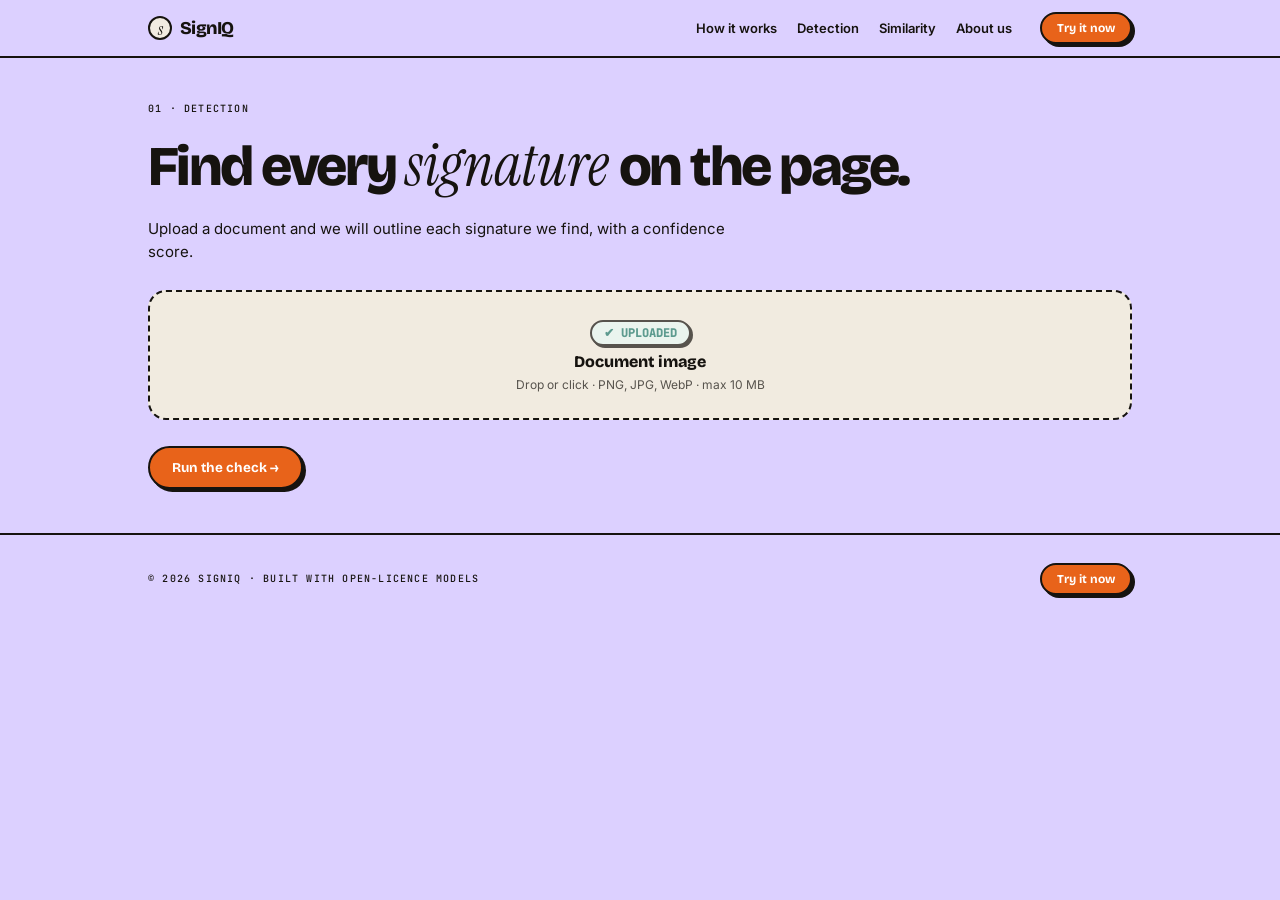
==== frontend/detect.html @ ce39482f "feat: complete SignIQ signature detection and similarity verification service" ====
<!doctype html><html lang="en"><head><title>Signature detection – SignIQ</title><meta charset="utf-8"><meta name="viewport" content="width=device-width,initial-scale=1"><link rel="preconnect" href="https://fonts.googleapis.com"><link href="https://fonts.googleapis.com/css2?family=Bricolage+Grotesque:wght@800&family=Inter:wght@400;600&family=Instrument+Serif:ital@1&family=JetBrains+Mono:wght@500&display=swap" rel="stylesheet"><link rel="stylesheet" href="css/style.css"></head><body data-mode="detect"><header><div class="wrap"><a class="logo" href="index.html"><i>s</i>SignIQ</a><nav><a href="index.html#how">How it works</a><a href="detect.html">Detection</a><a href="similarity.html">Similarity</a><a href="index.html#about">About us</a></nav><a class="btn sm" href="detect.html">Try it now</a><button class="burger" aria-label="Menu" aria-expanded="false"><b></b></button></div></header>
<section class="tool"><div class="wrap"><p class="tag">01 · Detection</p><h1>Find every <em>signature</em> on the page.</h1><p style="max-width:620px;font-size:15px">Upload a document and we will outline each signature we find, with a confidence score.</p>
<div class="drops"><label class="drop"><input type="file" name="document" accept="image/png,image/jpeg,image/webp"><button type="button" class="drop-remove" title="Remove image">✕</button><div class="drop-content"><span class="drop-badge">✔ Uploaded</span><img class="drop-preview" alt="Preview"><b>Document image</b><span>Drop or click · PNG, JPG, WebP · max 10 MB</span></div></label></div><button class="btn" id="run">Run the check →</button><div id="status"></div>
<div id="out" class="out-grid"><div class="results-toolbar"><div class="toolbar-title"><span>🔍 Detection Results</span></div><div class="toolbar-actions"><button type="button" class="btn" id="btn-next">Scan Next Document ↺</button></div></div><div class="doc-panel"><div class="doc-panel-header"><span class="doc-panel-title">📄 Document Overview</span><span id="doc-badge" class="chip">0 Found</span></div><div class="canvas-wrap"><canvas id="cv"></canvas></div></div><div class="results-panel"><div id="summary-box" class="summary-box"></div><div class="res" id="res"></div></div></div></div></section><footer><div class="wrap"><span class="mono">© 2026 SignIQ · Built with open-licence models</span><a class="btn sm" href="detect.html">Try it now</a></div></footer>
<script src="js/main.js"></script><script src="js/config.js"></script><script src="js/api.js"></script><script src="js/tool.js"></script></body></html>
---- frontend/css/style.css ----
:root{--lav:#dcd0ff;--ink:#16130f;--cream:#f1ebe0;--org:#e8631a;--mus:#f2b531;--teal:#1f7a6d;--r:18px}
*{box-sizing:border-box;margin:0}html{scroll-behavior:smooth;-webkit-text-size-adjust:100%}img,svg,canvas{max-width:100%}h1,h2,h3,p{overflow-wrap:anywhere}
body{background:var(--lav);color:var(--ink);font:14px/1.55 "Inter",system-ui,sans-serif;overflow-x:hidden}
h1,h2,h3{font-family:"Bricolage Grotesque",sans-serif;font-weight:800;letter-spacing:-.045em;line-height:.95}
h1{font-size:clamp(34px,5.6vw,76px)}h2{font-size:clamp(26px,3.8vw,48px)}h3{font-size:20px;letter-spacing:-.03em}
em{font:italic 400 1.05em "Instrument Serif",serif;letter-spacing:0}
.mono,.tag{font:500 10px "JetBrains Mono",monospace;text-transform:uppercase;letter-spacing:.12em}
.wrap{max-width:1040px;margin:auto;padding:0 28px}
header{position:sticky;top:0;z-index:9;background:#dcd0ffcc;backdrop-filter:blur(12px);border-bottom:2px solid var(--ink)}
header .wrap{display:flex;align-items:center;gap:28px;height:56px}
.logo{font:800 18px "Bricolage Grotesque";letter-spacing:-.04em;color:var(--ink);text-decoration:none;display:flex;gap:8px;align-items:center}
.logo i{width:24px;height:24px;border:2px solid var(--ink);border-radius:50%;display:grid;place-items:center;font:italic 17px "Instrument Serif";background:var(--cream)}
nav{margin-left:auto;display:flex;gap:20px;align-items:center}.burger{display:none}nav a{color:var(--ink);text-decoration:none;font-weight:600;font-size:13px}
.btn{display:inline-block;background:var(--org);color:#fff;font:700 13.5px "Bricolage Grotesque";padding:11px 22px;border:2px solid var(--ink);border-radius:999px;box-shadow:3px 3px 0 var(--ink);text-decoration:none;cursor:pointer;transition:.15s}
.btn:hover{transform:translate(3px,3px);box-shadow:1px 1px 0 var(--ink)}.btn.alt{background:var(--cream);color:var(--ink)}.btn.sm{padding:7px 15px;font-size:12px}
.card{background:var(--cream);border:2px solid var(--ink);border-radius:var(--r);box-shadow:5px 5px 0 var(--ink);padding:22px;transition:.25s}
.card:hover{transform:translate(-3px,-3px) rotate(-.4deg);box-shadow:8px 8px 0 var(--ink)}
section{padding:64px 0;border-bottom:2px solid var(--ink)}section .wrap{padding-top:0}
.hero{display:grid;grid-template-columns:1.15fr .85fr;gap:30px;align-items:center}
.hero p{font-size:16px;max-width:460px;margin:20px 0 24px}.row{display:flex;gap:16px;flex-wrap:wrap}
.art{width:100%;overflow:visible}.draw{stroke-dasharray:700;stroke-dashoffset:700;animation:draw 3.2s ease-in-out infinite}
@keyframes draw{0%{stroke-dashoffset:700}55%,100%{stroke-dashoffset:0}}
.box{stroke-dasharray:8 6;animation:dash 1s linear infinite}@keyframes dash{to{stroke-dashoffset:-14}}
.fl{animation:fl 4s ease-in-out infinite;transform-box:fill-box;transform-origin:center}@keyframes fl{50%{transform:translateY(-12px) rotate(20deg)}}
.arm{animation:pt 2.4s ease-in-out infinite;transform-origin:92px 205px}@keyframes pt{50%{transform:rotate(-7deg)}}
.strip{background:var(--ink);color:var(--lav);overflow:hidden;white-space:nowrap;padding:11px 0;border-bottom:2px solid var(--ink)}
.strip div{display:inline-block;animation:mq 22s linear infinite}@keyframes mq{to{transform:translateX(-50%)}}
.grid{display:grid;grid-template-columns:repeat(3,1fr);gap:28px;margin-top:36px}.grid .num{font:800 42px "Bricolage Grotesque";color:var(--org)}
.grid p{margin-top:10px}.two{grid-template-columns:repeat(2,1fr)}
.cta{background:var(--ink);color:var(--cream);text-align:center}.cta h2{margin-bottom:28px}
footer{padding:28px 0}footer .wrap{display:flex;justify-content:space-between;align-items:center;gap:20px;flex-wrap:wrap}
.rv{opacity:0;transform:translateY(34px);transition:1s cubic-bezier(.2,.8,.2,1)}.rv.in{opacity:1;transform:none}
.tool{padding:44px 0}.tool h1{font-size:clamp(30px,4.4vw,56px);margin:12px 0 14px}
.drops{display:grid;grid-template-columns:repeat(auto-fit,minmax(240px,1fr));gap:18px;margin:26px 0}
.drop{position:relative;display:grid;place-items:center;text-align:center;min-height:130px;border:2px dashed var(--ink);border-radius:var(--r);background:var(--cream);cursor:pointer;padding:20px;transition:.2s}
.drop.over,.drop:hover{background:#fff;transform:scale(1.015)}.drop.has{border-style:solid;background:#fff}.drop input{display:none}
.drop-remove{position:absolute;top:10px;right:10px;width:28px;height:28px;border-radius:50%;background:var(--cream);border:2px solid var(--ink);display:none;place-items:center;cursor:pointer;font:800 13px monospace;box-shadow:2px 2px 0 var(--ink);transition:.15s;z-index:2}
.drop.has .drop-remove{display:grid}
.drop-remove:hover{background:#d63031;color:#fff;transform:translate(1px,1px);box-shadow:1px 1px 0 var(--ink)}
.drop-content{display:flex;flex-direction:column;align-items:center;justify-content:center;width:100%}
.drop-preview{display:none;max-width:140px;max-height:95px;object-fit:contain;border:2px solid var(--ink);border-radius:8px;margin:8px auto;background:#fff;box-shadow:2px 2px 0 var(--ink)}
.drop.has .drop-preview{display:block}
.drop-badge{display:none;background:#e8f8f5;color:var(--teal);border:2px solid var(--ink);border-radius:99px;padding:3px 12px;font:800 11px "JetBrains Mono";margin-bottom:6px;box-shadow:2px 2px 0 var(--ink);text-transform:uppercase}
.drop.has .drop-badge{display:inline-block}
.drop b{font:800 16px "Bricolage Grotesque"}.drop span{display:block;font-size:12px;margin-top:5px;opacity:.7;word-break:break-all}
.drop.has span{opacity:1;font-weight:600;color:var(--ink);background:var(--cream);padding:3px 10px;border:1.5px solid var(--ink);border-radius:6px;margin-top:6px}
#status{margin:24px 0;display:none;align-items:center;gap:14px;background:#fff;border:2px solid var(--ink);border-radius:var(--r);padding:14px 22px;box-shadow:4px 4px 0 var(--ink);font:800 16px "Bricolage Grotesque";color:var(--ink)}
#status.active{display:inline-flex}
#status.error{display:inline-flex;background:#fdedec;border-color:#d63031;color:#d63031}
.status-spinner{width:22px;height:22px;border:3.5px solid var(--lav);border-top-color:var(--org);border-radius:50%;animation:spin .75s linear infinite;display:inline-block;flex-shrink:0}
@keyframes spin{to{transform:rotate(360deg)}}
#out{display:none;margin-top:34px}
.results-toolbar{grid-column:1 / -1;display:flex;justify-content:space-between;align-items:center;padding:12px 18px;background:var(--cream);border:2px solid var(--ink);border-radius:var(--r);box-shadow:4px 4px 0 var(--ink);margin-bottom:8px}
.toolbar-title{font:800 18px "Bricolage Grotesque";display:flex;align-items:center;gap:8px}
.toolbar-actions{display:flex;align-items:center;gap:12px}
.btn-cross{width:42px;height:42px;border-radius:50%;background:var(--cream);border:2px solid var(--ink);box-shadow:3px 3px 0 var(--ink);display:grid;place-items:center;font:800 16px "Bricolage Grotesque",monospace;cursor:pointer;transition:.15s;color:var(--ink)}
.btn-cross:hover{background:#d63031;color:#fff;transform:translate(2px,2px);box-shadow:1px 1px 0 var(--ink)}
.similarity-out{display:none;max-width:820px;margin:34px auto 0;width:100%}
.similarity-results{display:flex;flex-direction:column;gap:18px}
.out-grid{display:grid;grid-template-columns:1fr 1.05fr;gap:24px;align-items:start}
.doc-panel{background:var(--cream);border:2px solid var(--ink);border-radius:var(--r);box-shadow:5px 5px 0 var(--ink);padding:16px;position:sticky;top:76px}
.doc-panel-header{display:flex;justify-content:space-between;align-items:center;margin-bottom:12px;padding-bottom:8px;border-bottom:2px solid var(--ink)}
.doc-panel-title{font:800 14px "Bricolage Grotesque";text-transform:uppercase;letter-spacing:-.02em}
.canvas-wrap{width:100%;max-height:560px;overflow:auto;border:2px solid var(--ink);border-radius:12px;background:#fff;display:flex;justify-content:center;align-items:center;padding:4px}
.canvas-wrap canvas{width:100%;height:auto;max-height:540px;object-fit:contain;display:block;border-radius:8px}
.results-panel{display:flex;flex-direction:column;gap:18px}
.summary-box{background:var(--cream);border:2px solid var(--ink);border-radius:var(--r);box-shadow:4px 4px 0 var(--ink);padding:16px 20px}
.summary-box.found{background:#e8f8f5;border-color:var(--teal)}
.summary-box.empty{background:#fdedec;border-color:#d63031}
.summary-title{font:800 16px "Bricolage Grotesque";display:flex;align-items:center;gap:8px;margin-bottom:4px}
.summary-desc{font-size:12.5px;opacity:.85;line-height:1.45}
.res{display:flex;flex-direction:column;gap:16px;margin-top:0}
.res .card{display:grid;grid-template-columns:140px 1fr;gap:16px;align-items:center;padding:16px}
.res .card-thumb{display:flex;flex-direction:column;align-items:center}
.res .card-thumb img{width:100%;max-height:130px;object-fit:contain;border:2px solid var(--ink);border-radius:10px;background:#fff;box-shadow:2px 2px 0 var(--ink)}
.res .card-thumb .mono{font:800 11px "JetBrains Mono";text-transform:uppercase;margin-top:8px;letter-spacing:.04em}
.res .card-details{display:flex;flex-direction:column;justify-content:center}
.res .similarity-compare-card{display:flex;flex-direction:column;gap:16px;padding:20px}
.compare-pair{display:grid;grid-template-columns:1fr auto 1fr;gap:12px;align-items:center;width:100%}
.compare-box{background:#fff;border:2px solid var(--ink);border-radius:12px;padding:12px 10px;display:flex;flex-direction:column;align-items:center;box-shadow:2px 2px 0 var(--ink)}
.compare-tag{font:800 11px "JetBrains Mono";padding:3px 10px;border:1.5px solid var(--ink);border-radius:6px;margin-bottom:8px;text-transform:uppercase}
.doc-tag{background:var(--lav)}
.ref-tag{background:var(--cream)}
.compare-img-wrap{width:100%;height:115px;display:flex;align-items:center;justify-content:center;background:#fafafa;border-radius:8px;border:1px dashed #ccc;overflow:hidden;margin-bottom:8px}
.compare-img-wrap img{max-width:100%;max-height:100%;object-fit:contain;border:none!important}
.compare-sub{font:600 10.5px "JetBrains Mono";opacity:.75;text-transform:uppercase}
.compare-vs{font:800 13px "Bricolage Grotesque";background:var(--ink);color:#fff;width:32px;height:32px;border-radius:50%;display:grid;place-items:center;flex-shrink:0}
.compare-results{width:100%;padding-top:14px;border-top:2px dashed var(--ink)}
.bar-labels{display:flex;justify-content:space-between;font:600 10px "JetBrains Mono";opacity:.65;margin-top:4px;margin-bottom:12px}
.bar{height:12px;border:2px solid var(--ink);border-radius:9px;margin:8px 0;overflow:hidden;background:#fff}.bar i{display:block;height:100%;background:var(--teal);transition:1.2s}
.chip{display:inline-block;padding:5px 14px;border:2px solid var(--ink);border-radius:99px;font:800 12px "JetBrains Mono";letter-spacing:.05em}
.chip.SIMILAR,.chip.ACCEPT{background:var(--teal);color:#fff}.chip.NOT_SIMILAR,.chip.REJECT{background:#d63031;color:#fff}.chip.REVIEW{background:var(--mus);color:var(--ink)}
.verdict-banner{margin-top:12px;padding:14px;border:2px solid var(--ink);border-radius:12px;box-shadow:3px 3px 0 var(--ink);text-align:left}
.verdict-banner.SIMILAR,.verdict-banner.ACCEPT{background:#e8f8f5;border-color:var(--teal)}.verdict-banner.NOT_SIMILAR,.verdict-banner.REJECT{background:#fdedec;border-color:#d63031}.verdict-banner.REVIEW{background:#fef9e7;border-color:var(--ink)}
.verdict-title{font:800 16px "Bricolage Grotesque";display:flex;align-items:center;gap:6px;text-transform:uppercase}
.verdict-desc{font-size:12.5px;margin-top:4px;opacity:.9;line-height:1.4}
.verdict-metric{display:flex;align-items:baseline;justify-content:space-between;margin-top:10px}
.bar.SIMILAR i,.bar.ACCEPT i{background:var(--teal)}.bar.NOT_SIMILAR i,.bar.REJECT i{background:#d63031}.bar.REVIEW i{background:var(--mus)}

@media(max-width:860px){.out-grid{grid-template-columns:1fr;gap:20px}.doc-panel{position:static}.res .card{grid-template-columns:1fr}}
@media(max-width:1000px){.hero{grid-template-columns:1fr;gap:10px}.art{max-width:440px;margin:0 auto}.grid{grid-template-columns:repeat(2,1fr)}}
@media(max-width:760px){
.wrap{padding:0 18px}section{padding:46px 0}.grid,.two{grid-template-columns:1fr;gap:20px;margin-top:28px}
header .wrap{height:54px;gap:10px}.logo{font-size:17px}
.burger{display:grid;place-items:center;width:38px;height:38px;margin-left:6px;background:var(--cream);border:2px solid var(--ink);border-radius:10px;cursor:pointer;box-shadow:2px 2px 0 var(--ink)}
.burger b,.burger b:before{content:"";display:block;width:16px;height:2px;background:var(--ink);transition:.2s}.burger b:before{transform:translateY(5px)}
.burger[aria-expanded=true] b{transform:rotate(45deg)}.burger[aria-expanded=true] b:before{transform:rotate(-90deg)}
header .btn.sm{margin-left:auto}
nav{display:none;position:absolute;top:100%;left:0;right:0;margin:0;flex-direction:column;align-items:stretch;gap:0;background:var(--cream);border-bottom:2px solid var(--ink)}
nav.open{display:flex}nav a{padding:15px 18px;font-size:15px;border-top:2px solid var(--ink)}
.hero p{font-size:15px}.row{gap:12px}.row .btn{flex:1;text-align:center;padding:13px 16px}
.card{padding:18px;box-shadow:4px 4px 0 var(--ink)}.tool{padding:30px 0}.drops{grid-template-columns:1fr}.drop{min-height:110px}
.res{grid-template-columns:1fr}#run{width:100%;text-align:center}
footer .wrap{flex-direction:column;text-align:center}.strip{padding:9px 0}
}
@media(max-width:380px){header .btn.sm{padding:6px 11px}.logo i{display:none}}
@media(hover:none){.card:hover{transform:none;box-shadow:5px 5px 0 var(--ink)}.btn:hover{transform:none;box-shadow:3px 3px 0 var(--ink)}.drop:hover{transform:none}}
@media(prefers-reduced-motion:reduce){*{animation:none!important;transition:none!important}.rv{opacity:1;transform:none}.draw{stroke-dashoffset:0}}
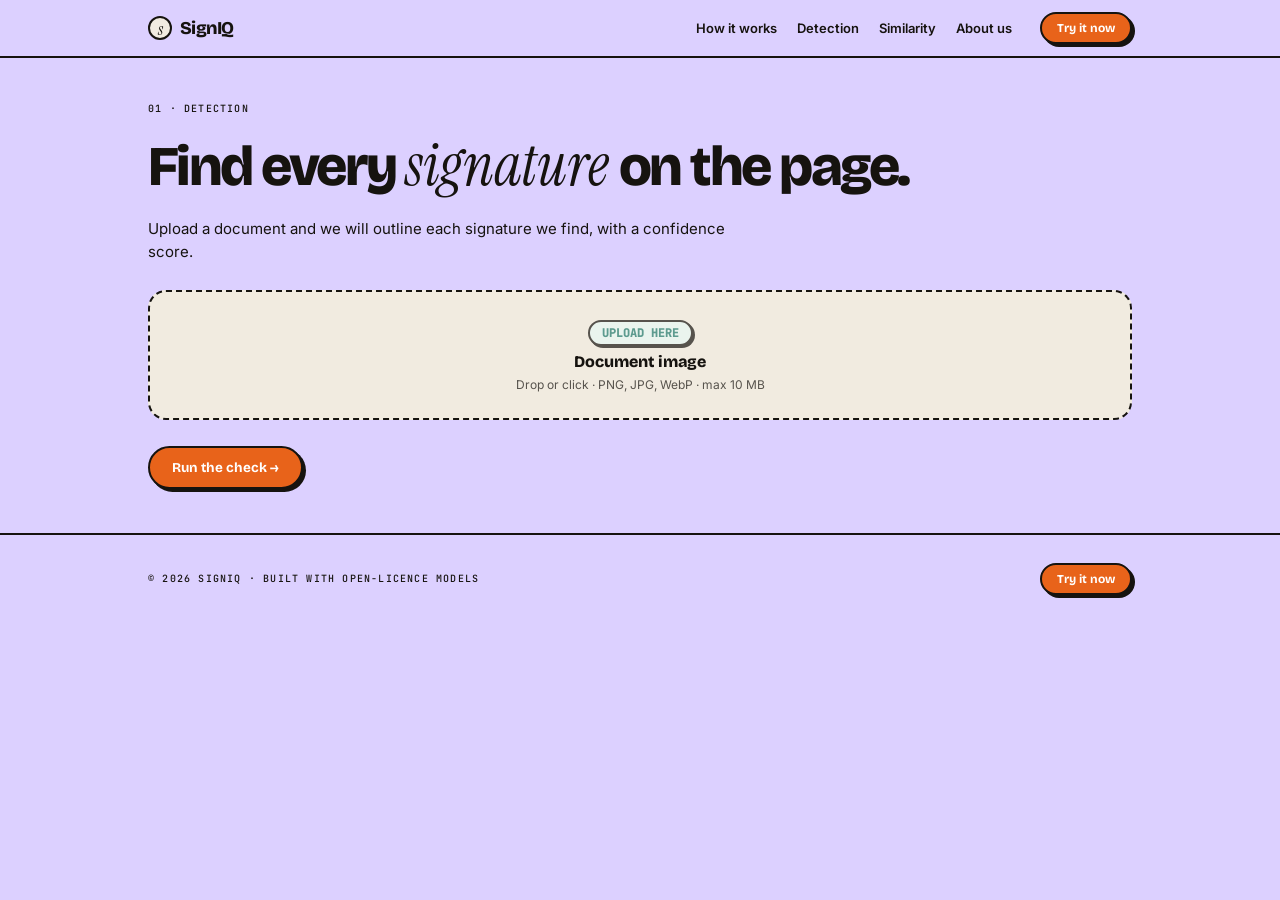
==== commit 3c9e41ff: "style: remove redundant close button on detect page toolbar" ====
--- a/frontend/detect.html
+++ b/frontend/detect.html
@@ -1,5 +1,66 @@
-<!doctype html><html lang="en"><head><title>Signature detection – SignIQ</title><meta charset="utf-8"><meta name="viewport" content="width=device-width,initial-scale=1"><link rel="preconnect" href="https://fonts.googleapis.com"><link href="https://fonts.googleapis.com/css2?family=Bricolage+Grotesque:wght@800&family=Inter:wght@400;600&family=Instrument+Serif:ital@1&family=JetBrains+Mono:wght@500&display=swap" rel="stylesheet"><link rel="stylesheet" href="css/style.css"></head><body data-mode="detect"><header><div class="wrap"><a class="logo" href="index.html"><i>s</i>SignIQ</a><nav><a href="index.html#how">How it works</a><a href="detect.html">Detection</a><a href="similarity.html">Similarity</a><a href="index.html#about">About us</a></nav><a class="btn sm" href="detect.html">Try it now</a><button class="burger" aria-label="Menu" aria-expanded="false"><b></b></button></div></header>
-<section class="tool"><div class="wrap"><p class="tag">01 · Detection</p><h1>Find every <em>signature</em> on the page.</h1><p style="max-width:620px;font-size:15px">Upload a document and we will outline each signature we find, with a confidence score.</p>
-<div class="drops"><label class="drop"><input type="file" name="document" accept="image/png,image/jpeg,image/webp"><button type="button" class="drop-remove" title="Remove image">✕</button><div class="drop-content"><span class="drop-badge">✔ Uploaded</span><img class="drop-preview" alt="Preview"><b>Document image</b><span>Drop or click · PNG, JPG, WebP · max 10 MB</span></div></label></div><button class="btn" id="run">Run the check →</button><div id="status"></div>
-<div id="out" class="out-grid"><div class="results-toolbar"><div class="toolbar-title"><span>🔍 Detection Results</span></div><div class="toolbar-actions"><button type="button" class="btn" id="btn-next">Scan Next Document ↺</button></div></div><div class="doc-panel"><div class="doc-panel-header"><span class="doc-panel-title">📄 Document Overview</span><span id="doc-badge" class="chip">0 Found</span></div><div class="canvas-wrap"><canvas id="cv"></canvas></div></div><div class="results-panel"><div id="summary-box" class="summary-box"></div><div class="res" id="res"></div></div></div></div></section><footer><div class="wrap"><span class="mono">© 2026 SignIQ · Built with open-licence models</span><a class="btn sm" href="detect.html">Try it now</a></div></footer>
-<script src="js/main.js"></script><script src="js/config.js"></script><script src="js/api.js"></script><script src="js/tool.js"></script></body></html>
+<!doctype html>
+<html lang="en">
+
+<head>
+    <title>Signature detection – SignIQ</title>
+    <meta charset="utf-8">
+    <meta name="viewport" content="width=device-width,initial-scale=1">
+    <link rel="preconnect" href="https://fonts.googleapis.com">
+    <link
+        href="https://fonts.googleapis.com/css2?family=Bricolage+Grotesque:wght@800&family=Inter:wght@400;600&family=Instrument+Serif:ital@1&family=JetBrains+Mono:wght@500&display=swap"
+        rel="stylesheet">
+    <link rel="stylesheet" href="css/style.css">
+</head>
+
+<body data-mode="detect">
+    <header>
+        <div class="wrap"><a class="logo" href="index.html"><i>s</i>SignIQ</a>
+            <nav><a href="index.html#how">How it works</a><a href="detect.html">Detection</a><a
+                    href="similarity.html">Similarity</a><a href="index.html#about">About us</a></nav><a class="btn sm"
+                href="detect.html">Try it now</a><button class="burger" aria-label="Menu"
+                aria-expanded="false"><b></b></button>
+        </div>
+    </header>
+    <section class="tool">
+        <div class="wrap">
+            <p class="tag">01 · Detection</p>
+            <h1>Find every <em>signature</em> on the page.</h1>
+            <p style="max-width:620px;font-size:15px">Upload a document and we will outline each signature we find, with
+                a confidence score.</p>
+            <div class="drops"><label class="drop"><input type="file" name="document"
+                        accept="image/png,image/jpeg,image/webp"><button type="button" class="drop-remove"
+                        title="Remove image">✕</button>
+                    <div class="drop-content"><span class="drop-badge">Upload Here</span><img class="drop-preview"
+                            alt="Preview"><b>Document image</b><span>Drop or click · PNG, JPG, WebP · max 10 MB</span>
+                    </div>
+                </label></div><button class="btn" id="run">Run the check →</button>
+            <div id="status"></div>
+            <div id="out" class="out-grid">
+                <div class="results-toolbar">
+                    <div class="toolbar-title"><span>🔍 Detection Results</span></div>
+                    <div class="toolbar-actions"><button type="button" class="btn" id="btn-next">Scan Next Document
+                            ↺</button></div>
+                </div>
+                <div class="doc-panel">
+                    <div class="doc-panel-header"><span class="doc-panel-title">📄 Document Overview</span><span
+                            id="doc-badge" class="chip">0 Found</span></div>
+                    <div class="canvas-wrap"><canvas id="cv"></canvas></div>
+                </div>
+                <div class="results-panel">
+                    <div id="summary-box" class="summary-box"></div>
+                    <div class="res" id="res"></div>
+                </div>
+            </div>
+        </div>
+    </section>
+    <footer>
+        <div class="wrap"><span class="mono">© 2026 SignIQ · Built with open-licence models</span><a class="btn sm"
+                href="detect.html">Try it now</a></div>
+    </footer>
+    <script src="js/main.js"></script>
+    <script src="js/config.js"></script>
+    <script src="js/api.js"></script>
+    <script src="js/tool.js"></script>
+</body>
+
+</html>
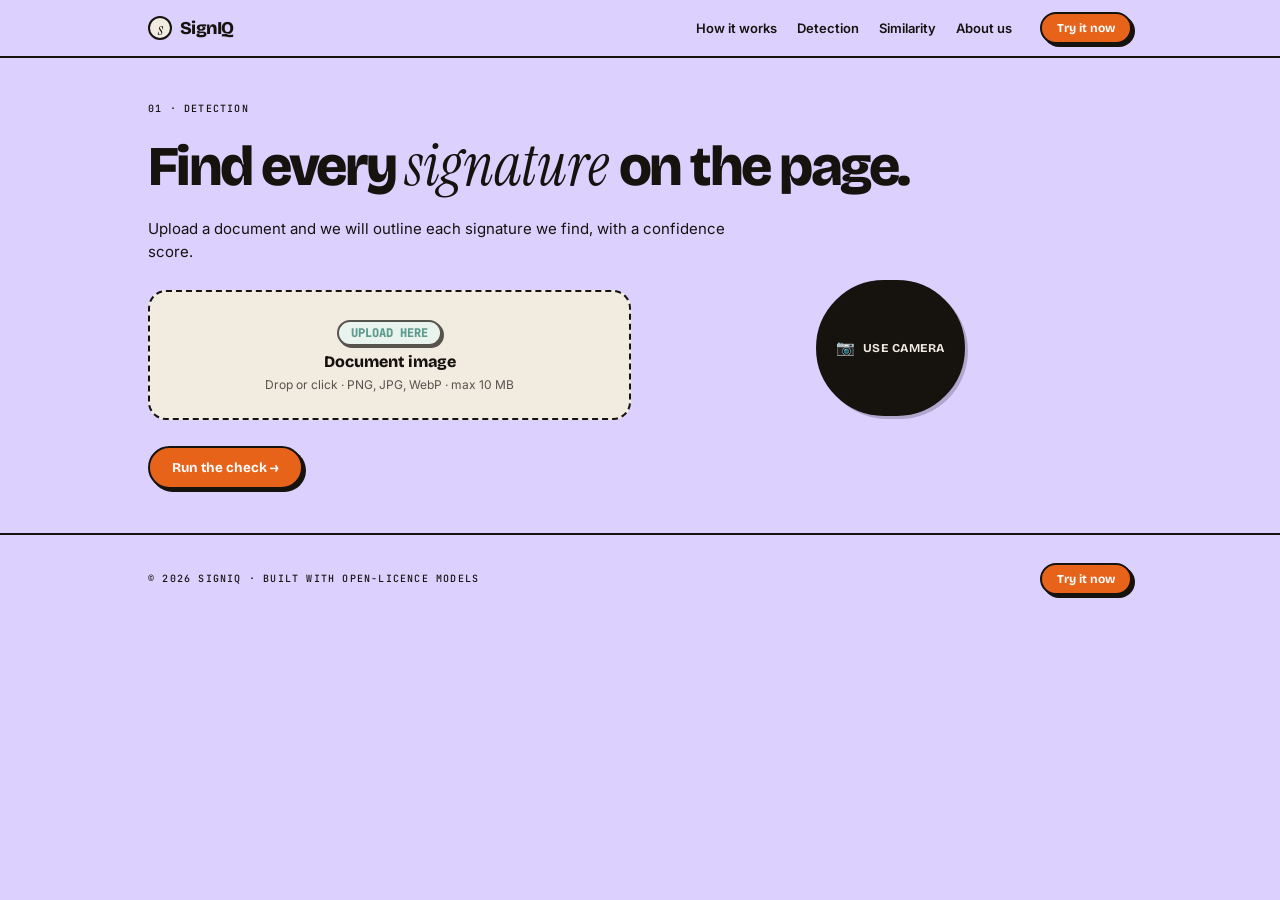
==== commit 644873f6: "feat: live camera capture modal — snap, countdown, preview, inject into pipeline" ====
--- a/frontend/detect.html
+++ b/frontend/detect.html
@@ -10,6 +10,7 @@
         href="https://fonts.googleapis.com/css2?family=Bricolage+Grotesque:wght@800&family=Inter:wght@400;600&family=Instrument+Serif:ital@1&family=JetBrains+Mono:wght@500&display=swap"
         rel="stylesheet">
     <link rel="stylesheet" href="css/style.css">
+    <link rel="stylesheet" href="css/camera.css">
 </head>
 
 <body data-mode="detect">
@@ -61,6 +62,7 @@
     <script src="js/config.js"></script>
     <script src="js/api.js"></script>
     <script src="js/tool.js"></script>
+    <script src="js/camera.js"></script>
 </body>
 
 </html>
--- a/frontend/css/camera.css
+++ b/frontend/css/camera.css
@@ -0,0 +1,279 @@
+/* ══════════════════════════════════════════════════════════════════
+   camera.css — Live camera capture modal for SignIQ
+   ══════════════════════════════════════════════════════════════════ */
+
+/* ── Trigger button (below each drop zone) ──────────────────────── */
+.cam-trigger-wrap {
+  display: flex;
+  justify-content: center;
+  margin-top: -10px;      /* pull up slightly, closes gap with drop */
+  margin-bottom: 4px;
+}
+
+.cam-trigger {
+  display: inline-flex;
+  align-items: center;
+  gap: 7px;
+  padding: 8px 18px;
+  background: var(--ink);
+  color: var(--cream);
+  font: 700 12px "Bricolage Grotesque", sans-serif;
+  letter-spacing: .04em;
+  border: 2px solid var(--ink);
+  border-radius: 999px;
+  box-shadow: 3px 3px 0 #0003;
+  cursor: pointer;
+  transition: .15s;
+  text-transform: uppercase;
+}
+.cam-trigger:hover {
+  background: #2a2520;
+  transform: translate(2px, 2px);
+  box-shadow: 1px 1px 0 #0003;
+}
+.cam-trigger-icon { font-size: 15px; }
+
+/* ── Modal overlay ───────────────────────────────────────────────── */
+#cam-modal {
+  position: fixed;
+  inset: 0;
+  z-index: 999;
+  display: none;          /* shown by .open class */
+  align-items: center;
+  justify-content: center;
+}
+#cam-modal.open { display: flex; }
+
+#cam-backdrop {
+  position: absolute;
+  inset: 0;
+  background: rgba(22, 19, 15, .82);
+  backdrop-filter: blur(6px);
+}
+
+/* ── Modal shell ─────────────────────────────────────────────────── */
+#cam-shell {
+  position: relative;
+  z-index: 1;
+  width: min(680px, 96vw);
+  max-height: 92vh;
+  background: var(--ink);
+  border: 3px solid var(--ink);
+  border-radius: 20px;
+  box-shadow: 0 24px 60px #0009;
+  display: flex;
+  flex-direction: column;
+  overflow: hidden;
+  animation: cam-in .22s cubic-bezier(.2,.8,.2,1);
+}
+@keyframes cam-in {
+  from { opacity:0; transform: scale(.9) translateY(20px); }
+  to   { opacity:1; transform: none; }
+}
+
+/* ── Header ──────────────────────────────────────────────────────── */
+#cam-header {
+  display: flex;
+  align-items: center;
+  justify-content: space-between;
+  padding: 14px 20px;
+  background: #0004;
+  border-bottom: 2px solid #fff2;
+}
+.cam-mono {
+  font: 700 11px "JetBrains Mono", monospace;
+  letter-spacing: .15em;
+  text-transform: uppercase;
+  color: #fff9;
+}
+#cam-close {
+  width: 32px; height: 32px;
+  background: #fff1;
+  color: #fff;
+  border: 2px solid #fff3;
+  border-radius: 50%;
+  font: 700 15px "Bricolage Grotesque";
+  cursor: pointer;
+  transition: .15s;
+  display: grid; place-items: center;
+}
+#cam-close:hover { background: #d63031; border-color: #d63031; }
+
+/* ── Body ────────────────────────────────────────────────────────── */
+#cam-body { flex: 1; overflow: hidden; display: flex; flex-direction: column; }
+
+/* ── Live view ───────────────────────────────────────────────────── */
+#cam-live-view {
+  display: flex;
+  flex-direction: column;
+  align-items: center;
+  gap: 14px;
+  padding: 18px 18px 20px;
+  background: #111;
+}
+
+/* Viewfinder */
+#cam-viewfinder {
+  position: relative;
+  width: 100%;
+  aspect-ratio: 4/3;
+  background: #000;
+  border-radius: 12px;
+  overflow: hidden;
+  border: 2px solid #fff1;
+}
+#cam-video {
+  width: 100%; height: 100%;
+  object-fit: cover;
+  display: block;
+}
+
+/* Corner brackets */
+#cam-corners { position: absolute; inset: 10px; pointer-events: none; }
+.cc {
+  position: absolute;
+  width: 24px; height: 24px;
+  border: 3px solid var(--org);
+  border-radius: 2px;
+}
+.cc.tl { top:0; left:0;  border-right:none; border-bottom:none; }
+.cc.tr { top:0; right:0; border-left:none;  border-bottom:none; }
+.cc.bl { bottom:0; left:0;  border-right:none; border-top:none; }
+.cc.br { bottom:0; right:0; border-left:none;  border-top:none; }
+
+/* Flash overlay */
+#cam-flash {
+  position: absolute; inset: 0;
+  background: #fff;
+  opacity: 0;
+  pointer-events: none;
+  transition: opacity .08s;
+}
+#cam-flash.flash-go { opacity: .9; transition: opacity .3s; }
+
+/* Countdown overlay */
+#cam-countdown {
+  position: absolute; inset: 0;
+  display: none;
+  align-items: center;
+  justify-content: center;
+  font: 800 96px "Bricolage Grotesque", sans-serif;
+  color: #fff;
+  text-shadow: 0 2px 20px #000a;
+  pointer-events: none;
+  user-select: none;
+}
+#cam-countdown.pop {
+  animation: cam-pop .35s ease-out;
+}
+@keyframes cam-pop {
+  0%  { transform: scale(.5); opacity:0; }
+  60% { transform: scale(1.15); }
+  100%{ transform: scale(1);  opacity:1; }
+}
+
+/* Hint text */
+#cam-hint { color: #fff6; font-size: 11px; letter-spacing:.05em; text-align:center; }
+
+/* Controls row */
+#cam-controls {
+  display: flex;
+  align-items: center;
+  justify-content: space-between;
+  width: 100%;
+  padding: 0 10px;
+}
+#cam-spacer { width: 48px; }
+
+/* Flip button */
+#cam-flip {
+  width: 44px; height: 44px;
+  background: #fff1;
+  color: #fff;
+  border: 2px solid #fff2;
+  border-radius: 50%;
+  font: 700 20px "Bricolage Grotesque";
+  cursor: pointer;
+  transition: .15s;
+  display: grid; place-items: center;
+}
+#cam-flip:hover { background: #fff2; transform: scale(1.08); }
+
+/* Snap button */
+#cam-snap {
+  width: 68px; height: 68px;
+  border-radius: 50%;
+  background: var(--org);
+  border: 4px solid #fff;
+  box-shadow: 0 0 0 3px var(--org), 0 4px 16px #0006;
+  cursor: pointer;
+  transition: .15s;
+  display: grid; place-items: center;
+  position: relative;
+}
+#cam-snap:hover  { transform: scale(1.06); }
+#cam-snap:active { transform: scale(.96);  }
+#cam-snap:disabled { opacity: .4; cursor: default; }
+
+#cam-shutter-ring {
+  width: 42px; height: 42px;
+  border-radius: 50%;
+  background: #fff;
+  display: block;
+  transition: .12s;
+}
+#cam-snap:active #cam-shutter-ring { transform: scale(.82); }
+
+/* ── Preview view ────────────────────────────────────────────────── */
+#cam-preview-view {
+  display: flex;
+  flex-direction: column;
+  align-items: center;
+  gap: 14px;
+  padding: 20px 20px 24px;
+  background: #111;
+}
+#cam-preview-img {
+  width: 100%;
+  max-height: 54vh;
+  object-fit: contain;
+  border-radius: 12px;
+  border: 2px solid #fff1;
+  background: #000;
+}
+#cam-preview-label { color: #fff7; }
+#cam-preview-actions {
+  display: flex;
+  gap: 14px;
+  width: 100%;
+  justify-content: center;
+}
+.cam-btn {
+  padding: 11px 28px;
+  border-radius: 999px;
+  border: 2px solid #fff3;
+  font: 700 13px "Bricolage Grotesque", sans-serif;
+  cursor: pointer;
+  transition: .15s;
+  letter-spacing: .04em;
+}
+.cam-btn-sec {
+  background: #fff1;
+  color: #fff;
+}
+.cam-btn-sec:hover { background: #fff2; }
+.cam-btn-pri {
+  background: var(--teal);
+  color: #fff;
+  border-color: var(--teal);
+  box-shadow: 3px 3px 0 #0004;
+}
+.cam-btn-pri:hover { background: #17695e; transform: translate(2px,2px); box-shadow:1px 1px 0 #0004; }
+
+/* ── Mobile tweaks ───────────────────────────────────────────────── */
+@media (max-width: 540px) {
+  #cam-shell   { border-radius: 0; width: 100vw; max-height: 100dvh; border-radius: 16px 16px 0 0; align-self: flex-end; }
+  #cam-modal   { align-items: flex-end; }
+  #cam-snap    { width: 60px; height: 60px; }
+  #cam-countdown { font-size: 72px; }
+}
